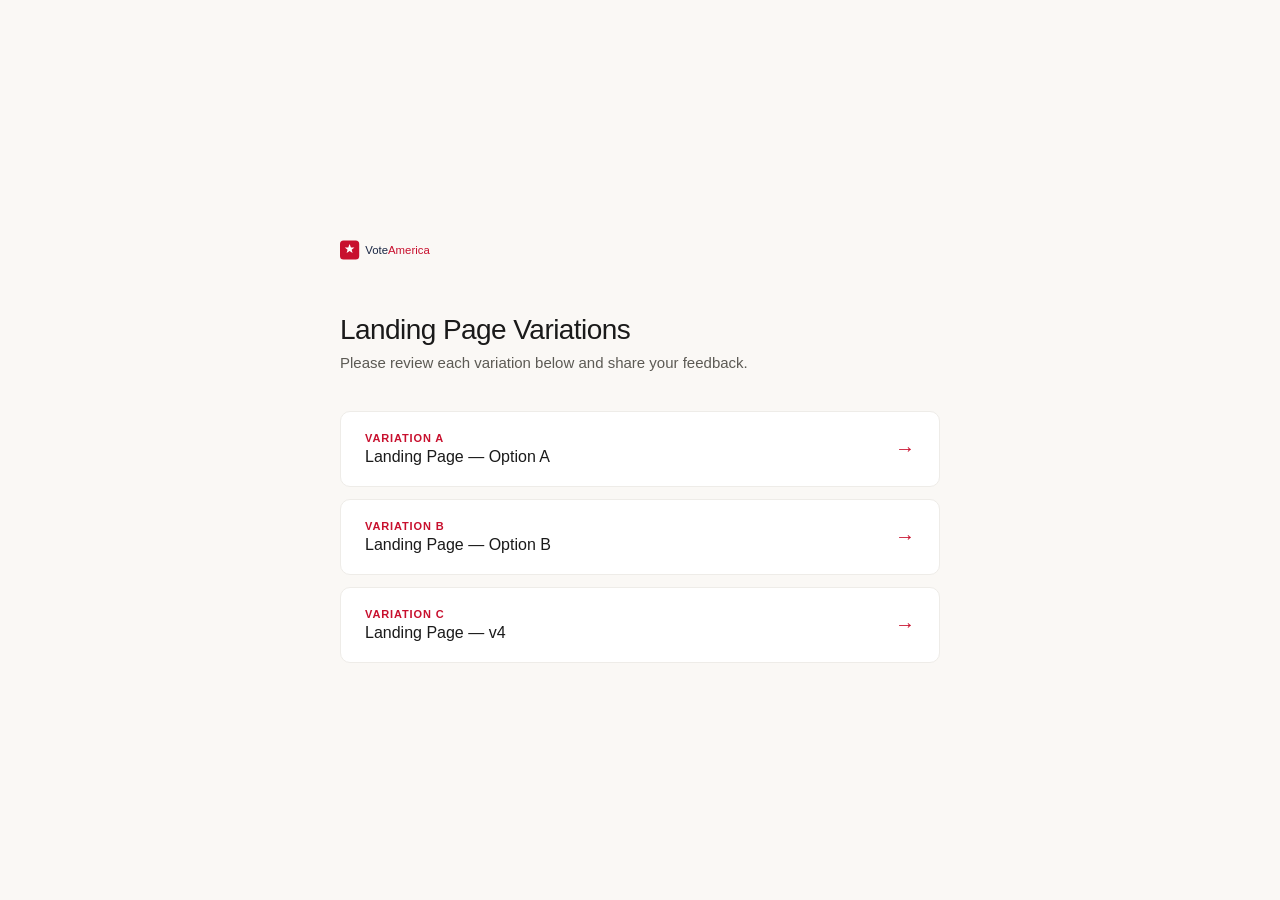
==== index.html @ 53033518 "Add VoteAmerica+ landing page variations for feedback" ====
<!doctype html>
<html lang="en">
<head>
<meta charset="utf-8"/>
<meta name="viewport" content="width=device-width,initial-scale=1"/>
<title>VoteAmerica+ Landing Page Variations</title>
<style>
  * { box-sizing: border-box; margin: 0; padding: 0; }
  body { font-family: -apple-system, BlinkMacSystemFont, "Segoe UI", sans-serif; background: #FAF8F5; color: #1a1a1a; min-height: 100vh; display: flex; align-items: center; justify-content: center; padding: 40px 20px; }
  .container { max-width: 600px; width: 100%; }
  .logo { height: 24px; margin-bottom: 48px; }
  h1 { font-size: 28px; font-weight: 500; letter-spacing: -0.02em; margin-bottom: 8px; }
  p { font-size: 15px; color: #5C5A54; margin-bottom: 40px; }
  .cards { display: flex; flex-direction: column; gap: 12px; }
  .card { display: flex; align-items: center; justify-content: space-between; background: #fff; border: 1.5px solid #EEECE8; border-radius: 10px; padding: 20px 24px; text-decoration: none; color: inherit; transition: border-color 0.15s, box-shadow 0.15s; }
  .card:hover { border-color: #C8102E; box-shadow: 0 2px 12px rgba(0,0,0,0.07); }
  .card-label { font-size: 11px; font-weight: 600; letter-spacing: 0.08em; text-transform: uppercase; color: #C8102E; margin-bottom: 4px; }
  .card-title { font-size: 16px; font-weight: 500; }
  .arrow { font-size: 20px; color: #C8102E; }
</style>
</head>
<body>
<div class="container">
  <img src="./assets/logo.svg" alt="VoteAmerica" class="logo"/>
  <h1>Landing Page Variations</h1>
  <p>Please review each variation below and share your feedback.</p>
  <div class="cards">
    <a href="./variation-a.html" class="card">
      <div>
        <div class="card-label">Variation A</div>
        <div class="card-title">Landing Page — Option A</div>
      </div>
      <span class="arrow">→</span>
    </a>
    <a href="./variation-b.html" class="card">
      <div>
        <div class="card-label">Variation B</div>
        <div class="card-title">Landing Page — Option B</div>
      </div>
      <span class="arrow">→</span>
    </a>
    <a href="./variation-c.html" class="card">
      <div>
        <div class="card-label">Variation C</div>
        <div class="card-title">Landing Page — v4</div>
      </div>
      <span class="arrow">→</span>
    </a>
  </div>
</div>
</body>
</html>
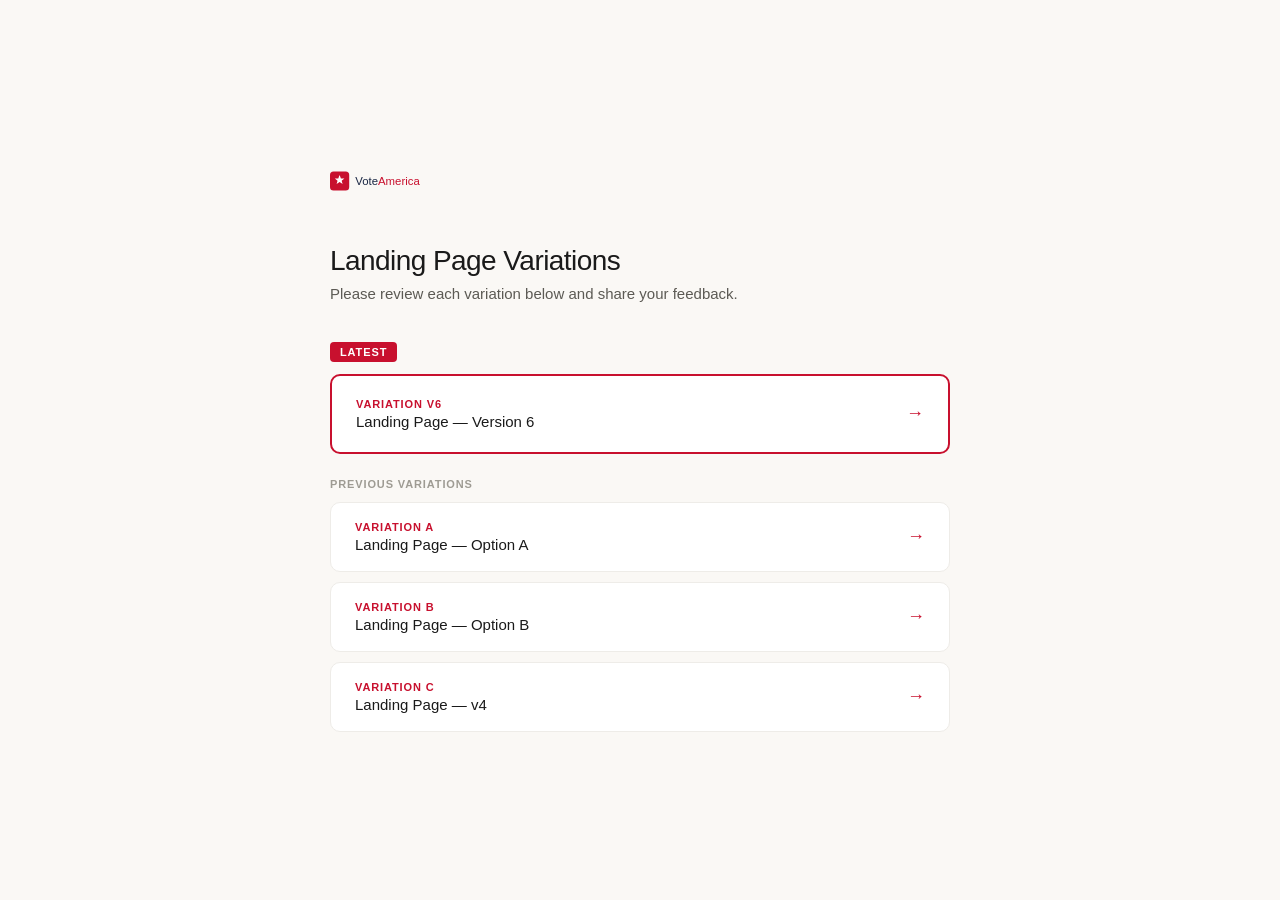
==== commit 6287d7c8: "Update variations, add v6 as featured option" ====
--- a/index.html
+++ b/index.html
@@ -7,16 +7,23 @@
 <style>
   * { box-sizing: border-box; margin: 0; padding: 0; }
   body { font-family: -apple-system, BlinkMacSystemFont, "Segoe UI", sans-serif; background: #FAF8F5; color: #1a1a1a; min-height: 100vh; display: flex; align-items: center; justify-content: center; padding: 40px 20px; }
-  .container { max-width: 600px; width: 100%; }
+  .container { max-width: 620px; width: 100%; }
   .logo { height: 24px; margin-bottom: 48px; }
   h1 { font-size: 28px; font-weight: 500; letter-spacing: -0.02em; margin-bottom: 8px; }
   p { font-size: 15px; color: #5C5A54; margin-bottom: 40px; }
-  .cards { display: flex; flex-direction: column; gap: 12px; }
-  .card { display: flex; align-items: center; justify-content: space-between; background: #fff; border: 1.5px solid #EEECE8; border-radius: 10px; padding: 20px 24px; text-decoration: none; color: inherit; transition: border-color 0.15s, box-shadow 0.15s; }
-  .card:hover { border-color: #C8102E; box-shadow: 0 2px 12px rgba(0,0,0,0.07); }
-  .card-label { font-size: 11px; font-weight: 600; letter-spacing: 0.08em; text-transform: uppercase; color: #C8102E; margin-bottom: 4px; }
-  .card-title { font-size: 16px; font-weight: 500; }
-  .arrow { font-size: 20px; color: #C8102E; }
+
+  .featured-label { font-size: 11px; font-weight: 600; letter-spacing: 0.08em; text-transform: uppercase; color: #fff; background: #C8102E; display: inline-block; padding: 4px 10px; border-radius: 4px; margin-bottom: 12px; }
+  .card-featured { display: flex; align-items: center; justify-content: space-between; background: #fff; border: 2px solid #C8102E; border-radius: 10px; padding: 22px 24px; text-decoration: none; color: inherit; transition: box-shadow 0.15s; margin-bottom: 24px; }
+  .card-featured:hover { box-shadow: 0 4px 20px rgba(200,16,46,0.15); }
+
+  .section-label { font-size: 11px; font-weight: 600; letter-spacing: 0.08em; text-transform: uppercase; color: #9E9B93; margin-bottom: 12px; }
+  .cards { display: flex; flex-direction: column; gap: 10px; }
+  .card { display: flex; align-items: center; justify-content: space-between; background: #fff; border: 1.5px solid #EEECE8; border-radius: 10px; padding: 18px 24px; text-decoration: none; color: inherit; transition: border-color 0.15s; }
+  .card:hover { border-color: #C8102E; }
+
+  .card-variation { font-size: 11px; font-weight: 600; letter-spacing: 0.08em; text-transform: uppercase; color: #C8102E; margin-bottom: 3px; }
+  .card-title { font-size: 15px; font-weight: 500; }
+  .arrow { font-size: 18px; color: #C8102E; }
 </style>
 </head>
 <body>
@@ -24,24 +31,35 @@
   <img src="./assets/logo.svg" alt="VoteAmerica" class="logo"/>
   <h1>Landing Page Variations</h1>
   <p>Please review each variation below and share your feedback.</p>
+
+  <div class="featured-label">Latest</div>
+  <a href="./variation-v6.html" class="card-featured">
+    <div>
+      <div class="card-variation">Variation V6</div>
+      <div class="card-title">Landing Page — Version 6</div>
+    </div>
+    <span class="arrow">→</span>
+  </a>
+
+  <div class="section-label">Previous variations</div>
   <div class="cards">
     <a href="./variation-a.html" class="card">
       <div>
-        <div class="card-label">Variation A</div>
+        <div class="card-variation">Variation A</div>
         <div class="card-title">Landing Page — Option A</div>
       </div>
       <span class="arrow">→</span>
     </a>
     <a href="./variation-b.html" class="card">
       <div>
-        <div class="card-label">Variation B</div>
+        <div class="card-variation">Variation B</div>
         <div class="card-title">Landing Page — Option B</div>
       </div>
       <span class="arrow">→</span>
     </a>
     <a href="./variation-c.html" class="card">
       <div>
-        <div class="card-label">Variation C</div>
+        <div class="card-variation">Variation C</div>
         <div class="card-title">Landing Page — v4</div>
       </div>
       <span class="arrow">→</span>
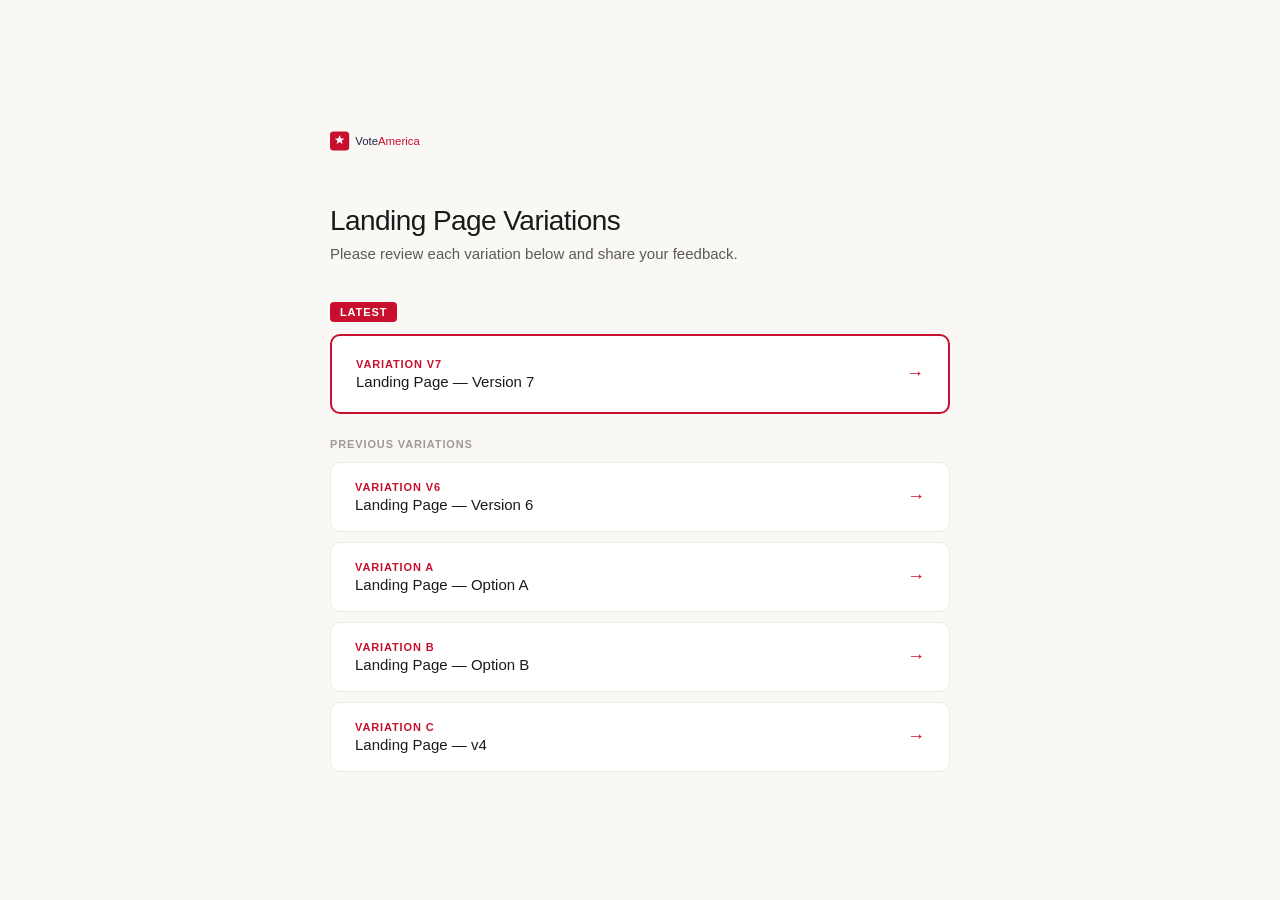
==== commit 9c7b5f9e: "Add v7 variation with SimpleCommenter, feature as latest" ====
--- a/index.html
+++ b/index.html
@@ -33,16 +33,23 @@
   <p>Please review each variation below and share your feedback.</p>
 
   <div class="featured-label">Latest</div>
-  <a href="./variation-v6.html" class="card-featured">
+  <a href="./variation-v7.html" class="card-featured">
     <div>
-      <div class="card-variation">Variation V6</div>
-      <div class="card-title">Landing Page — Version 6</div>
+      <div class="card-variation">Variation V7</div>
+      <div class="card-title">Landing Page — Version 7</div>
     </div>
     <span class="arrow">→</span>
   </a>
 
   <div class="section-label">Previous variations</div>
   <div class="cards">
+    <a href="./variation-v6.html" class="card">
+      <div>
+        <div class="card-variation">Variation V6</div>
+        <div class="card-title">Landing Page — Version 6</div>
+      </div>
+      <span class="arrow">→</span>
+    </a>
     <a href="./variation-a.html" class="card">
       <div>
         <div class="card-variation">Variation A</div>
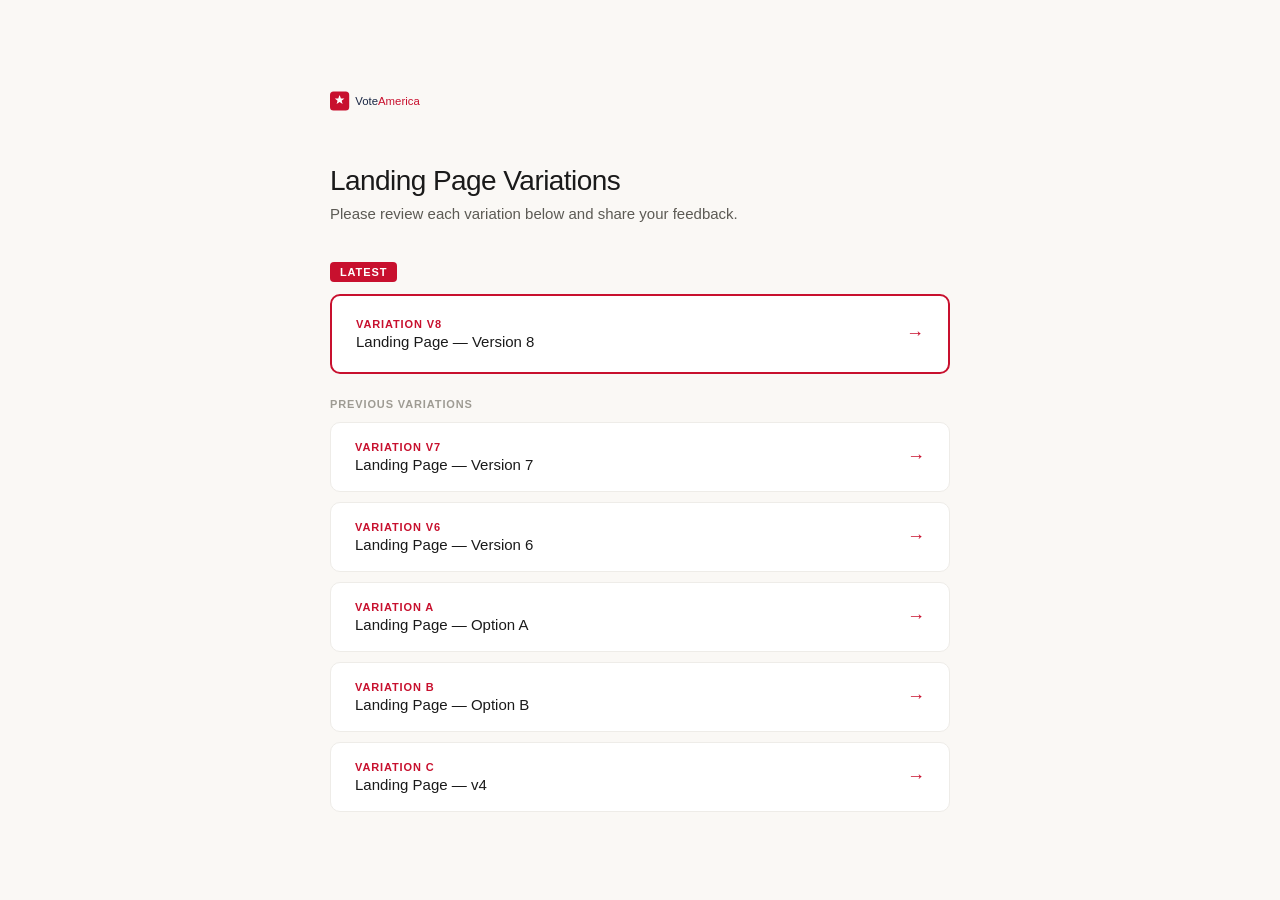
==== commit b077ee26: "Add v8 variation with client copy revisions" ====
--- a/index.html
+++ b/index.html
@@ -33,16 +33,23 @@
   <p>Please review each variation below and share your feedback.</p>
 
   <div class="featured-label">Latest</div>
-  <a href="./variation-v7.html" class="card-featured">
+  <a href="./variation-v8.html" class="card-featured">
     <div>
-      <div class="card-variation">Variation V7</div>
-      <div class="card-title">Landing Page — Version 7</div>
+      <div class="card-variation">Variation V8</div>
+      <div class="card-title">Landing Page — Version 8</div>
     </div>
     <span class="arrow">→</span>
   </a>
 
   <div class="section-label">Previous variations</div>
   <div class="cards">
+    <a href="./variation-v7.html" class="card">
+      <div>
+        <div class="card-variation">Variation V7</div>
+        <div class="card-title">Landing Page — Version 7</div>
+      </div>
+      <span class="arrow">→</span>
+    </a>
     <a href="./variation-v6.html" class="card">
       <div>
         <div class="card-variation">Variation V6</div>
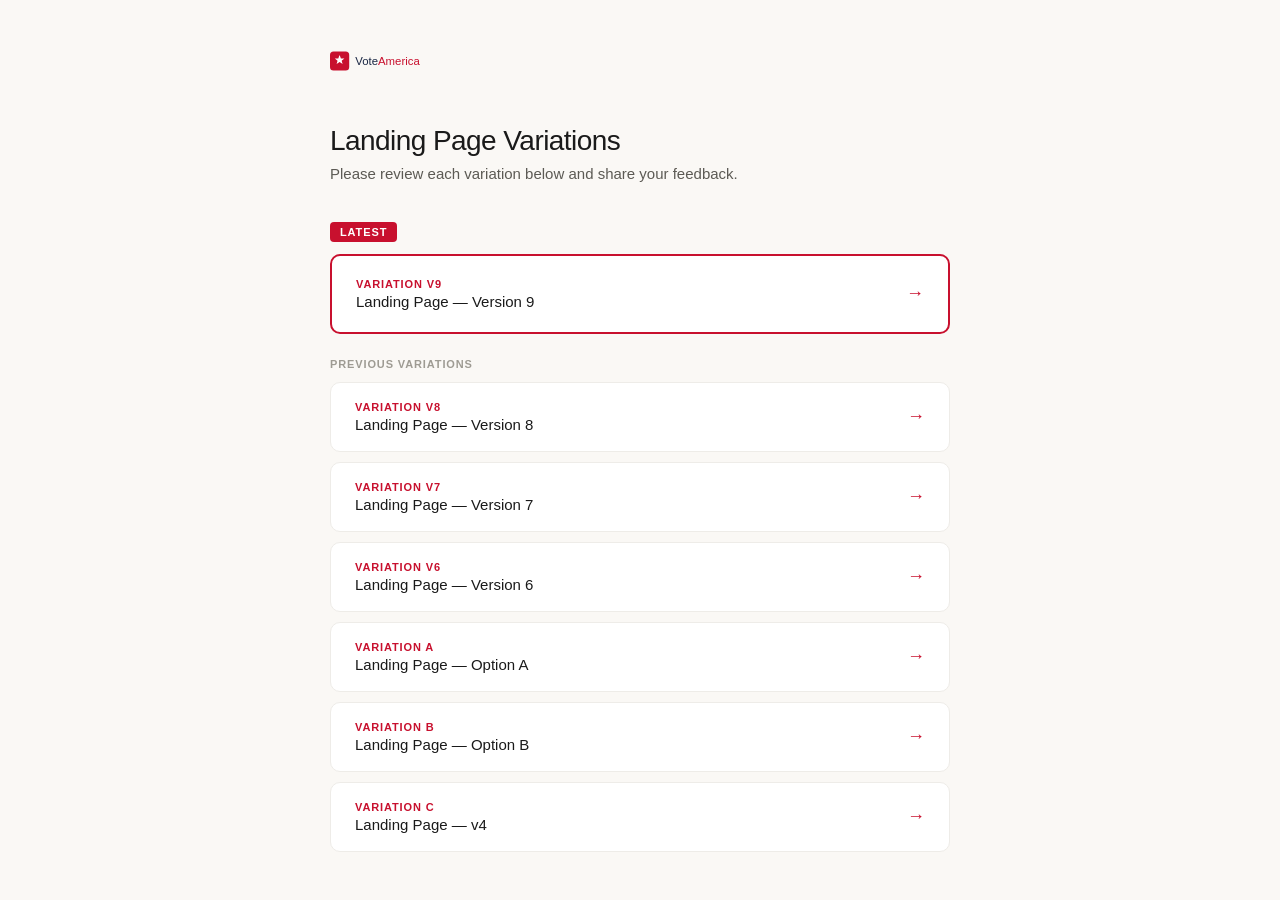
==== commit e7ea5d0f: "Add v9 variation incorporating client feedback comments" ====
--- a/index.html
+++ b/index.html
@@ -33,16 +33,23 @@
   <p>Please review each variation below and share your feedback.</p>
 
   <div class="featured-label">Latest</div>
-  <a href="./variation-v8.html" class="card-featured">
+  <a href="./variation-v9.html" class="card-featured">
     <div>
-      <div class="card-variation">Variation V8</div>
-      <div class="card-title">Landing Page — Version 8</div>
+      <div class="card-variation">Variation V9</div>
+      <div class="card-title">Landing Page — Version 9</div>
     </div>
     <span class="arrow">→</span>
   </a>
 
   <div class="section-label">Previous variations</div>
   <div class="cards">
+    <a href="./variation-v8.html" class="card">
+      <div>
+        <div class="card-variation">Variation V8</div>
+        <div class="card-title">Landing Page — Version 8</div>
+      </div>
+      <span class="arrow">→</span>
+    </a>
     <a href="./variation-v7.html" class="card">
       <div>
         <div class="card-variation">Variation V7</div>
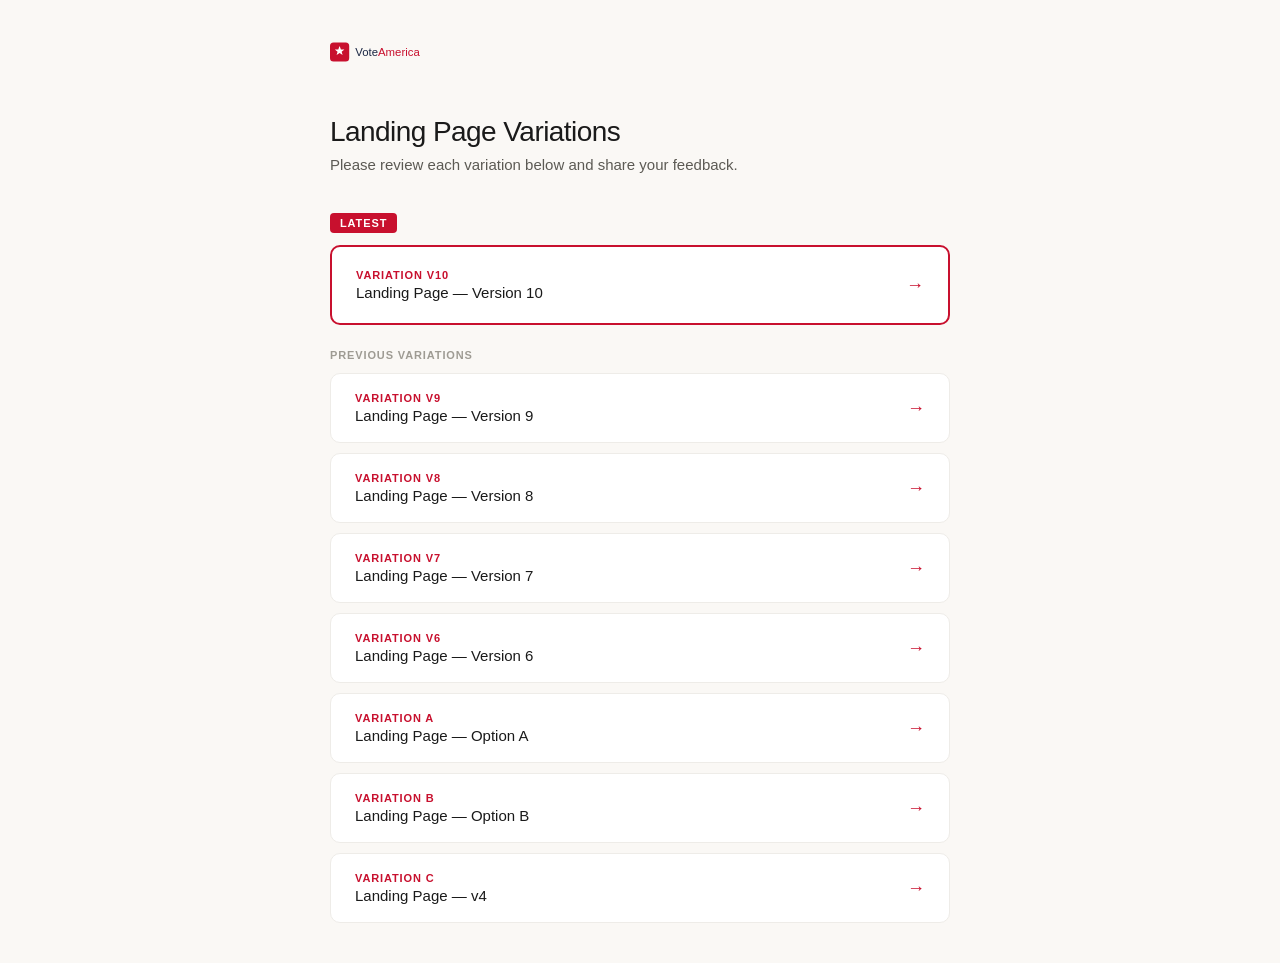
==== commit 4b5e0468: "Split into v10: copy v9 as v10, revert v9 to integration-partner logos v10 keeps all the recent work" ====
--- a/index.html
+++ b/index.html
@@ -33,16 +33,23 @@
   <p>Please review each variation below and share your feedback.</p>
 
   <div class="featured-label">Latest</div>
-  <a href="./variation-v9.html" class="card-featured">
+  <a href="./variation-v10.html" class="card-featured">
     <div>
-      <div class="card-variation">Variation V9</div>
-      <div class="card-title">Landing Page — Version 9</div>
+      <div class="card-variation">Variation V10</div>
+      <div class="card-title">Landing Page — Version 10</div>
     </div>
     <span class="arrow">→</span>
   </a>
 
   <div class="section-label">Previous variations</div>
   <div class="cards">
+    <a href="./variation-v9.html" class="card">
+      <div>
+        <div class="card-variation">Variation V9</div>
+        <div class="card-title">Landing Page — Version 9</div>
+      </div>
+      <span class="arrow">→</span>
+    </a>
     <a href="./variation-v8.html" class="card">
       <div>
         <div class="card-variation">Variation V8</div>
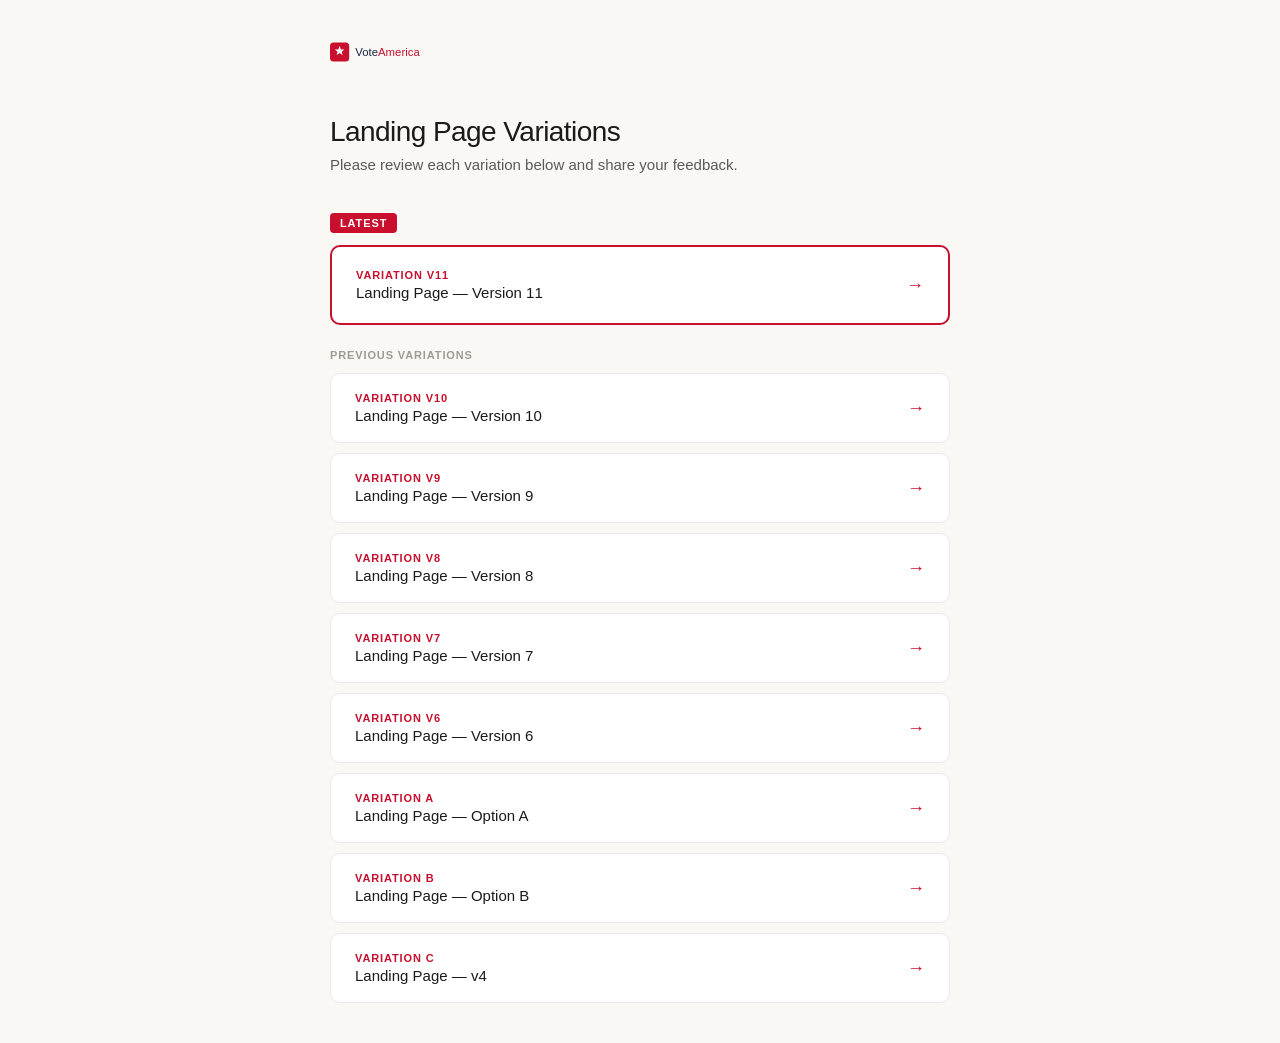
==== commit 9ac55fae: "v11: wire Get started free CTAs to signup flow Copy v10 → v11 baseline. Single onCta handler now nav" ====
--- a/index.html
+++ b/index.html
@@ -33,16 +33,23 @@
   <p>Please review each variation below and share your feedback.</p>
 
   <div class="featured-label">Latest</div>
-  <a href="./variation-v10.html" class="card-featured">
+  <a href="./variation-v11.html" class="card-featured">
     <div>
-      <div class="card-variation">Variation V10</div>
-      <div class="card-title">Landing Page — Version 10</div>
+      <div class="card-variation">Variation V11</div>
+      <div class="card-title">Landing Page — Version 11</div>
     </div>
     <span class="arrow">→</span>
   </a>
 
   <div class="section-label">Previous variations</div>
   <div class="cards">
+    <a href="./variation-v10.html" class="card">
+      <div>
+        <div class="card-variation">Variation V10</div>
+        <div class="card-title">Landing Page — Version 10</div>
+      </div>
+      <span class="arrow">→</span>
+    </a>
     <a href="./variation-v9.html" class="card">
       <div>
         <div class="card-variation">Variation V9</div>
